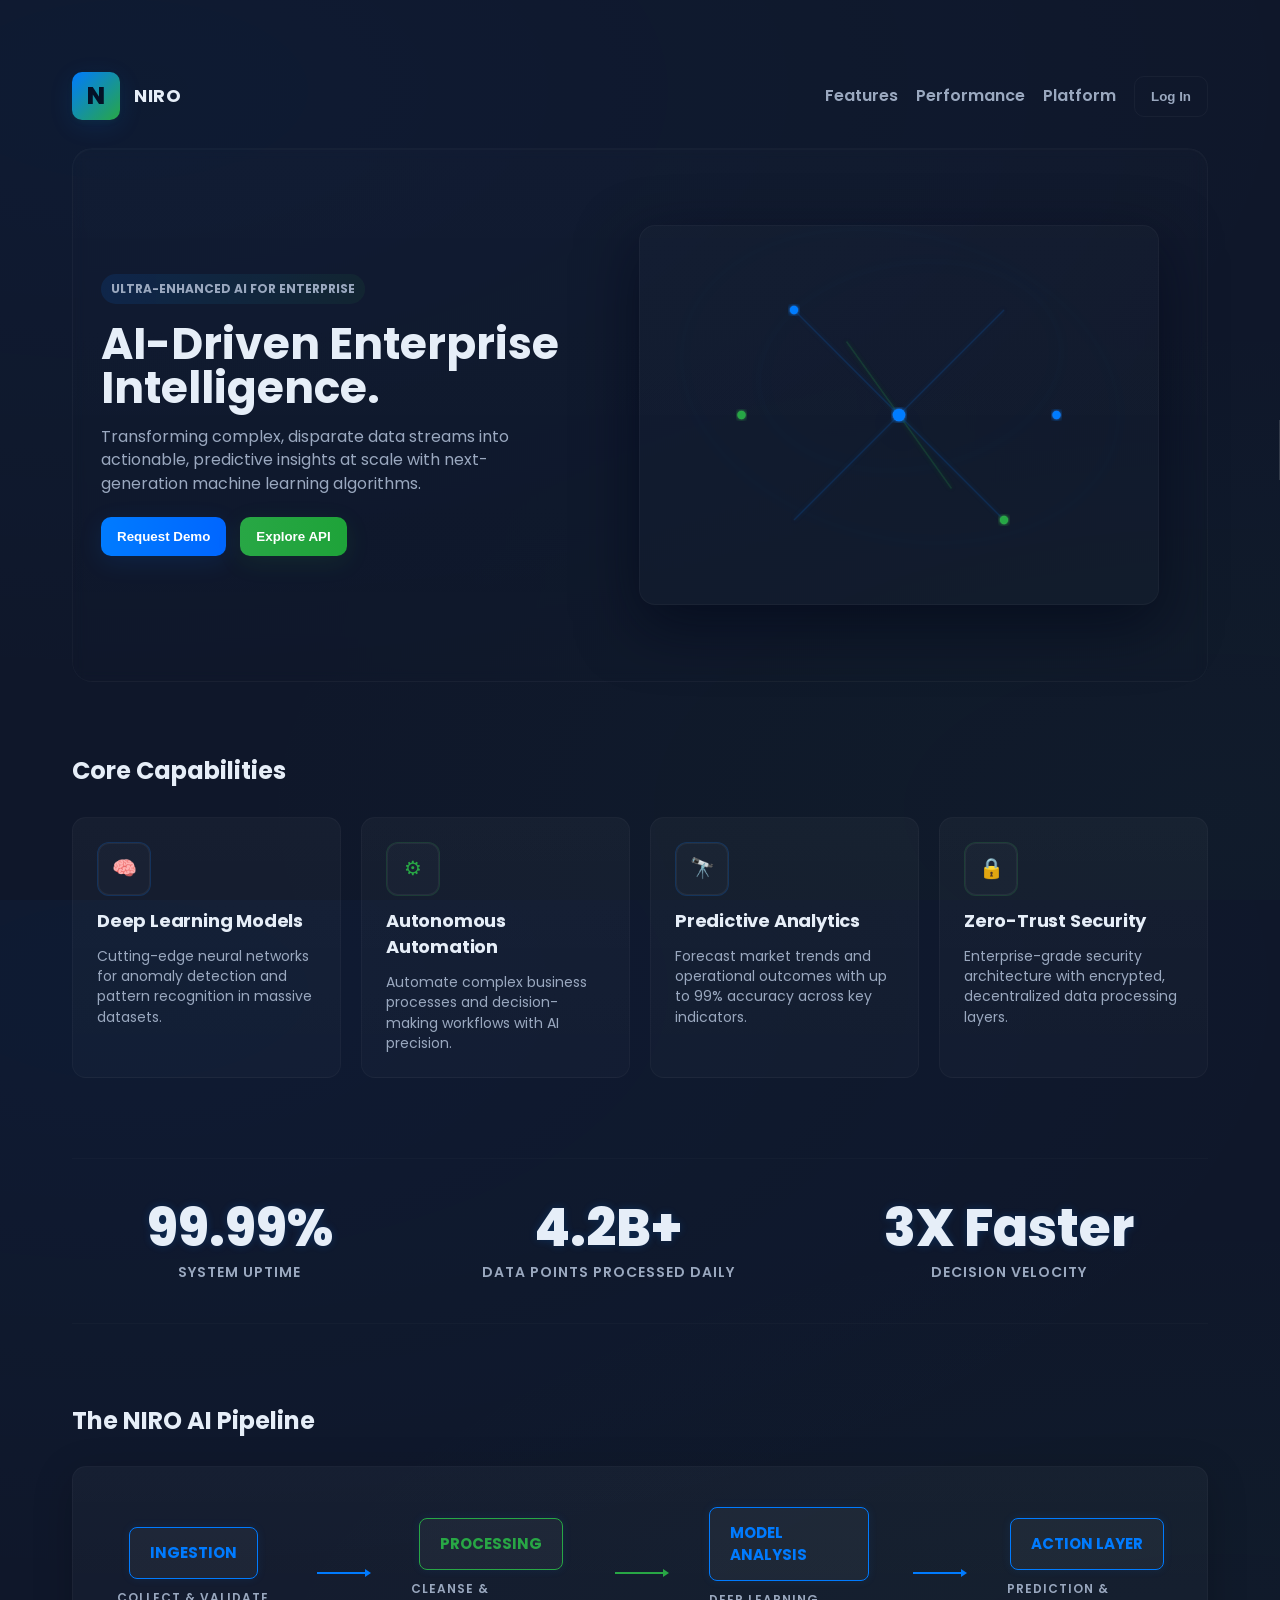
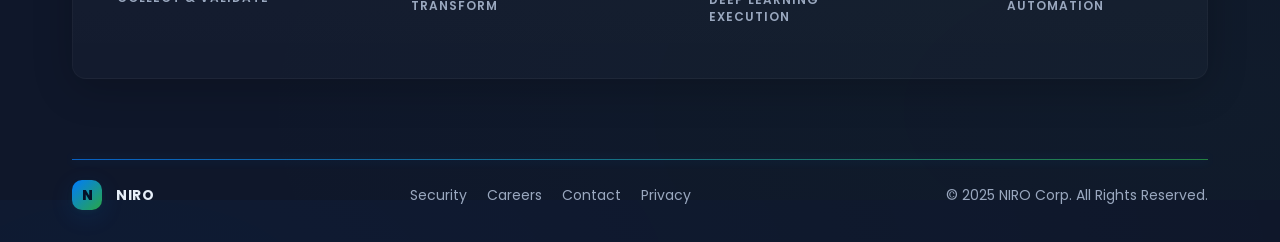
==== index.html @ 547f0c5e "Update and rename nr.html to index.html" ====
<!doctype html>
<html lang="en">
<head>
  <meta charset="utf-8" />
  <meta name="viewport" content="width=device-width, initial-scale=1" />
  <title>NIRO — AI · Enterprise Platform</title>
  <link href="https://fonts.googleapis.com/css2?family=Poppins:wght@300;400;600;700;800&display=swap" rel="stylesheet">
  <style>
    /* ... The COMPLETE CSS from the section above goes here ... */
    :root{
      --bg:#0f172a; /* deep navy/charcoal */
      --accent-blue:#007bff;
      --accent-green:#28a745;
      --glass: rgba(255,255,255,0.03);
      --glass-2: rgba(255,255,255,0.02);
      --txt:#e6eef8;
      --muted:#9aa8bf;
      --radius:14px;
      --g-dot: #1d3356;
    }

    *{box-sizing:border-box}
    html,body{height:100%}
    body{
      margin:0;
      background: radial-gradient(1200px 600px at 10% 10%, rgba(0,123,255,0.04), transparent),
              radial-gradient(1000px 500px at 95% 90%, rgba(40,167,69,0.03), transparent),
              var(--bg);
      color:var(--txt);
      font-family:"Poppins",system-ui,-apple-system,Segoe UI,Roboto,"Helvetica Neue",Arial;
      -webkit-font-smoothing:antialiased;
      -moz-osx-font-smoothing:grayscale;
      line-height:1.45;
    }

    /* Container & layout */
    .wrap{max-width:1200px;margin:40px auto;padding:32px}
    header{display:flex;align-items:center;justify-content:space-between;margin-bottom:28px}
    .logo{display:flex;align-items:center;gap:14px}
    .logo-mark{width:48px;height:48px;border-radius:10px;background:linear-gradient(135deg,var(--accent-blue),var(--accent-green));
      box-shadow:0 6px 24px rgba(0,123,255,0.12), 0 2px 6px rgba(40,167,69,0.06);
      display:grid;place-items:center;font-weight:800;color:#041126;font-size:24px}
    .logo-text{font-weight:700;letter-spacing:0.6px;font-size:18px}

    nav{display:flex;gap:18px;align-items:center}
    nav a{color:var(--muted);text-decoration:none;font-weight:600;transition:color 0.2s}
    nav a:hover{color:var(--txt)}

    .btn{display:inline-flex;align-items:center;gap:10px;padding:12px 16px;border-radius:10px;font-weight:700;border:none;cursor:pointer;transition:transform 0.2s, box-shadow 0.2s}
    .btn:hover{transform:translateY(-1px)}
    .btn-primary{background:linear-gradient(90deg,var(--accent-blue),#0066ff);color:white;box-shadow:0 6px 24px rgba(0,123,255,0.12);}
    .btn-secondary{background:linear-gradient(90deg,var(--accent-green),#1ea339);color:white;box-shadow:0 6px 24px rgba(40,167,69,0.12);}
    .btn-ghost{background:transparent;border:1px solid rgba(255,255,255,0.04);color:var(--muted)}

    /* Hero */
    .hero{display:grid;grid-template-columns:1fr 560px;gap:48px;align-items:center;padding:56px 28px;border-radius:20px;
      background:linear-gradient(180deg,rgba(255,255,255,0.01),transparent);
      backdrop-filter: blur(6px);box-shadow:inset 0 1px 0 rgba(255,255,255,0.02);
      border: 1px solid rgba(255,255,255,0.03);
    }
    .hero-left{max-width:680px}
    .kicker{display:inline-block;padding:6px 10px;border-radius:999px;background:linear-gradient(90deg,rgba(0,123,255,0.12),rgba(40,167,69,0.08));color:var(--muted);font-weight:700;font-size:12px}
    h1{font-size:44px;margin:18px 0 14px;line-height:1.02}
    p.lead{color:var(--muted);font-size:16px;margin:0 0 22px}
    .cta-group{display:flex;gap:14px}

    /* Right visual */
    .hero-right{position:relative;height:420px;display:grid;place-items:center}
    .visual-card{width:520px;height:380px;border-radius:16px;background:linear-gradient(180deg, rgba(255,255,255,0.015), rgba(255,255,255,0.01));border:1px solid rgba(255,255,255,0.03);box-shadow: 0 20px 60px rgba(2,6,23,0.6);position:relative;overflow:visible;display:grid;place-items:center}

    /* 3D-ish data sphere using SVG */
    .glow-lines{position:absolute;inset:0;pointer-events:none}
    svg.node{width:420px;height:320px;filter:drop-shadow(0 12px 30px rgba(0,123,255,0.06));}
    .node-line{stroke:rgba(0,123,255,0.14);stroke-width:1.4;mix-blend-mode:screen}
    .node-line.green{stroke:rgba(40,167,69,0.18)}
    .node-dot{fill:var(--accent-blue);stroke:rgba(255,255,255,0.04);stroke-width:1}
    .node-dot.green{fill:var(--accent-green)}

    /* small animated orbits & particles */
    .orbit{position:absolute;border-radius:50%;box-shadow:0 0 18px rgba(0,123,255,0.12), 0 0 28px rgba(0,123,255,0.06) inset;opacity:0.22}
    .orbit--1{width:440px;height:300px;left:40px;top:10px;transform:rotate(14deg)}
    .orbit--2{width:300px;height:200px;left:120px;top:40px;transform:rotate(-10deg);opacity:0.26}

    /* Card grid */
    .section{margin-top:72px}
    .section-title{font-size:24px;margin-bottom:28px;font-weight:700}
    .cards-grid{display:grid;grid-template-columns:repeat(4,1fr);gap:20px}
    .card-feature{
      background:linear-gradient(180deg,var(--glass),var(--glass-2));border-radius:var(--radius);padding:24px;
      border:1px solid rgba(255,255,255,0.03);min-height:220px;display:flex;flex-direction:column;gap:12px;
      transition:transform 0.2s, box-shadow 0.2s, border-color 0.2s;
    }
    .card-feature:hover{
      transform:translateY(-3px);
      box-shadow: 0 10px 30px rgba(0,123,255,0.05);
      border-color: rgba(0,123,255,0.2);
    }

    .card-feature .icon{width:54px;height:54px;border-radius:12px;display:grid;place-items:center;font-weight:800;font-size:20px;
      background:rgba(255,255,255,0.02);
      box-shadow: inset 0 0 0 1px rgba(255,255,255,0.05);
    }
    .icon-blue{color:var(--accent-blue);border:1px solid rgba(0,123,255,0.2);box-shadow:0 0 10px rgba(0,123,255,0.5)}
    .icon-green{color:var(--accent-green);border:1px solid rgba(40,167,69,0.2);box-shadow:0 0 10px rgba(40,167,69,0.5)}

    .card-feature h3{margin:0;font-size:18px;font-weight:700;letter-spacing:-0.2px}
    .card-feature p{margin:0;color:var(--muted);font-size:14px}
    
    /* Stats strip */
    .stats-section{margin-top:80px;text-align:center}
    .stats-grid{display:flex;justify-content:space-around;padding:40px 0;border-top:1px solid var(--glass-2);border-bottom:1px solid var(--glass-2);}
    .stat-item{position:relative;padding:0 30px}
    .stat-value{font-size:52px;font-weight:800;color:var(--txt);line-height:1.1;
      text-shadow: 0 0 8px rgba(0,123,255,0.2);
    }
    .stat-label{font-size:14px;color:var(--muted);font-weight:600;text-transform:uppercase;letter-spacing:1px;margin-top:6px}
    .stat-separator{width:1px;height:60px;background:rgba(255,255,255,0.08);position:absolute;top:50%;right:0;transform:translateY(-50%)}

    /* Architecture Flow Diagram */
    .architecture-section{margin-top:80px}
    .flow-diagram{
      display:flex;justify-content:space-between;align-items:center;
      background:linear-gradient(180deg,var(--glass),var(--glass-2));
      border-radius:var(--radius);padding:40px;
      border:1px solid rgba(255,255,255,0.03);
      box-shadow: 0 10px 40px rgba(0,0,0,0.2);
    }
    .flow-step{
      display:flex;flex-direction:column;align-items:center;position:relative;
      width:160px;
    }
    .step-box{
      padding:14px 20px;border-radius:8px;font-weight:700;font-size:15px;text-transform:uppercase;
      border:1px solid;
      transition:background-color 0.3s;
      background:rgba(255,255,255,0.04);
      box-shadow:0 0 10px rgba(0,123,255,0.1);
    }
    .step-box.input{border-color:var(--accent-blue);color:var(--accent-blue)}
    .step-box.process{border-color:var(--accent-green);color:var(--accent-green)}
    .step-box.output{border-color:var(--accent-blue);color:var(--accent-blue)}

    .flow-arrow{
      width:50px;height:2px;background:var(--accent-blue);margin:0 10px;
      position:relative;
    }
    .flow-arrow::after{
      content:'';position:absolute;right:-4px;top:-3px;
      width:0;height:0;border-style:solid;
      border-width:4px 0 4px 6px;border-color:transparent transparent transparent var(--accent-blue);
    }
    .flow-arrow.green{background:var(--accent-green)}
    .flow-arrow.green::after{border-color:transparent transparent transparent var(--accent-green);}

    /* Footer */
    .footer-section{margin-top:80px;border-top:1px solid rgba(255,255,255,0.05);padding-top:20px;
      position:relative;
    }
    .footer-section::before{
      content:'';position:absolute;top:-1px;left:0;width:100%;height:1px;
      background:linear-gradient(90deg,var(--accent-blue),var(--accent-green));
      opacity:0.7;
      box-shadow:0 0 10px rgba(0,123,255,0.5);
    }

    .footer-content{display:flex;justify-content:space-between;align-items:center;font-size:14px}
    .footer-links{display:flex;gap:20px}
    .footer-links a{color:var(--muted);text-decoration:none;transition:color 0.2s}
    .footer-links a:hover{color:var(--accent-blue)}
    .legal{color:var(--muted)}
  </style>
</head>
<body>
  <div class="wrap">
    
    <header>
      <div class="logo">
        <div class="logo-mark">N</div>
        <div class="logo-text">NIRO</div>
      </div>
      <nav>
        <a href="#features">Features</a>
        <a href="#stats">Performance</a>
        <a href="#architecture">Platform</a>
        <button class="btn btn-ghost">Log In</button>
      </nav>
    </header>

    <section class="hero">
      <div class="hero-left">
        <span class="kicker">ULTRA-ENHANCED AI FOR ENTERPRISE</span>
        <h1>AI-Driven Enterprise Intelligence.</h1>
        <p class="lead">Transforming complex, disparate data streams into actionable, predictive insights at scale with next-generation machine learning algorithms.</p>
        <div class="cta-group">
          <button class="btn btn-primary">Request Demo</button>
          <button class="btn btn-secondary">Explore API</button>
        </div>
      </div>
      
      <div class="hero-right">
        <div class="visual-card">
          <div class="orbit orbit--1"></div>
          <div class="orbit orbit--2"></div>
          
          <svg class="node" viewBox="0 0 400 300">
            <defs>
              <filter id="glow">
                <feGaussianBlur in="SourceGraphic" stdDeviation="2" result="blur" />
                <feMerge>
                  <feMergeNode in="blur" />
                  <feMergeNode in="SourceGraphic" />
                </feMerge>
              </filter>
            </defs>
            <line class="node-line" x1="100" y1="50" x2="300" y2="250" style="filter:url(#glow)"/>
            <line class="node-line" x1="300" y1="50" x2="100" y2="250" style="filter:url(#glow)"/>
            <line class="node-line" x1="200" y1="0" x2="200" y2="300" style="filter:url(#glow)"/>
            <line class="node-line green" x1="50" y1="150" x2="350" y2="150" style="filter:url(#glow)"/>
            <line class="node-line green" x1="150" y1="80" x2="250" y2="220" style="filter:url(#glow)"/>

            <circle class="node-dot" cx="100" cy="50" r="4" style="filter:url(#glow)"/>
            <circle class="node-dot green" cx="300" cy="250" r="4" style="filter:url(#glow)"/>
            <circle class="node-dot" cx="200" cy="150" r="6" style="filter:url(#glow)"/>
            <circle class="node-dot green" cx="50" cy="150" r="4" style="filter:url(#glow)"/>
            <circle class="node-dot" cx="350" cy="150" r="4" style="filter:url(#glow)"/>
          </svg>
        </div>
      </div>
    </section>

    <section class="section" id="features">
      <h2 class="section-title">Core Capabilities</h2>
      <div class="cards-grid">
        
        <div class="card-feature">
          <div class="icon icon-blue">🧠</div>
          <h3>Deep Learning Models</h3>
          <p>Cutting-edge neural networks for anomaly detection and pattern recognition in massive datasets.</p>
        </div>

        <div class="card-feature">
          <div class="icon icon-green">⚙️</div>
          <h3>Autonomous Automation</h3>
          <p>Automate complex business processes and decision-making workflows with AI precision.</p>
        </div>
        
        <div class="card-feature">
          <div class="icon icon-blue">🔭</div>
          <h3>Predictive Analytics</h3>
          <p>Forecast market trends and operational outcomes with up to 99% accuracy across key indicators.</p>
        </div>
        
        <div class="card-feature">
          <div class="icon icon-green">🔒</div>
          <h3>Zero-Trust Security</h3>
          <p>Enterprise-grade security architecture with encrypted, decentralized data processing layers.</p>
        </div>
        
      </div>
    </section>

    <section class="stats-section" id="stats">
      <div class="stats-grid">
        
        <div class="stat-item">
          <div class="stat-value">99.99%</div>
          <div class="stat-label">System Uptime</div>
        </div>
        <span class="stat-separator"></span>

        <div class="stat-item">
          <div class="stat-value">4.2B+</div>
          <div class="stat-label">Data Points Processed Daily</div>
        </div>
        <span class="stat-separator"></span>

        <div class="stat-item">
          <div class="stat-value">3X Faster</div>
          <div class="stat-label">Decision Velocity</div>
        </div>

      </div>
    </section>

    <section class="architecture-section" id="architecture">
      <h2 class="section-title">The NIRO AI Pipeline</h2>
      <div class="flow-diagram">
        
        <div class="flow-step">
          <div class="step-box input">Ingestion</div>
          <p class="stat-label" style="font-size:12px;margin-top:10px">Collect & Validate</p>
        </div>

        <div class="flow-arrow"></div>

        <div class="flow-step">
          <div class="step-box process">Processing</div>
          <p class="stat-label" style="font-size:12px;margin-top:10px">Cleanse & Transform</p>
        </div>

        <div class="flow-arrow green"></div>

        <div class="flow-step">
          <div class="step-box input">Model Analysis</div>
          <p class="stat-label" style="font-size:12px;margin-top:10px">Deep Learning Execution</p>
        </div>

        <div class="flow-arrow"></div>

        <div class="flow-step">
          <div class="step-box output">Action Layer</div>
          <p class="stat-label" style="font-size:12px;margin-top:10px">Prediction & Automation</p>
        </div>

      </div>
    </section>
    
    <footer class="footer-section">
      <div class="footer-content">
        <div class="logo">
          <div class="logo-mark" style="width:30px;height:30px;font-size:14px">N</div>
          <div class="logo-text" style="font-size:14px">NIRO</div>
        </div>
        <div class="footer-links">
          <a href="#">Security</a>
          <a href="#">Careers</a>
          <a href="#">Contact</a>
          <a href="#">Privacy</a>
        </div>
        <div class="legal">© 2025 NIRO Corp. All Rights Reserved.</div>
      </div>
    </footer>

  </div>
</body>
</html>
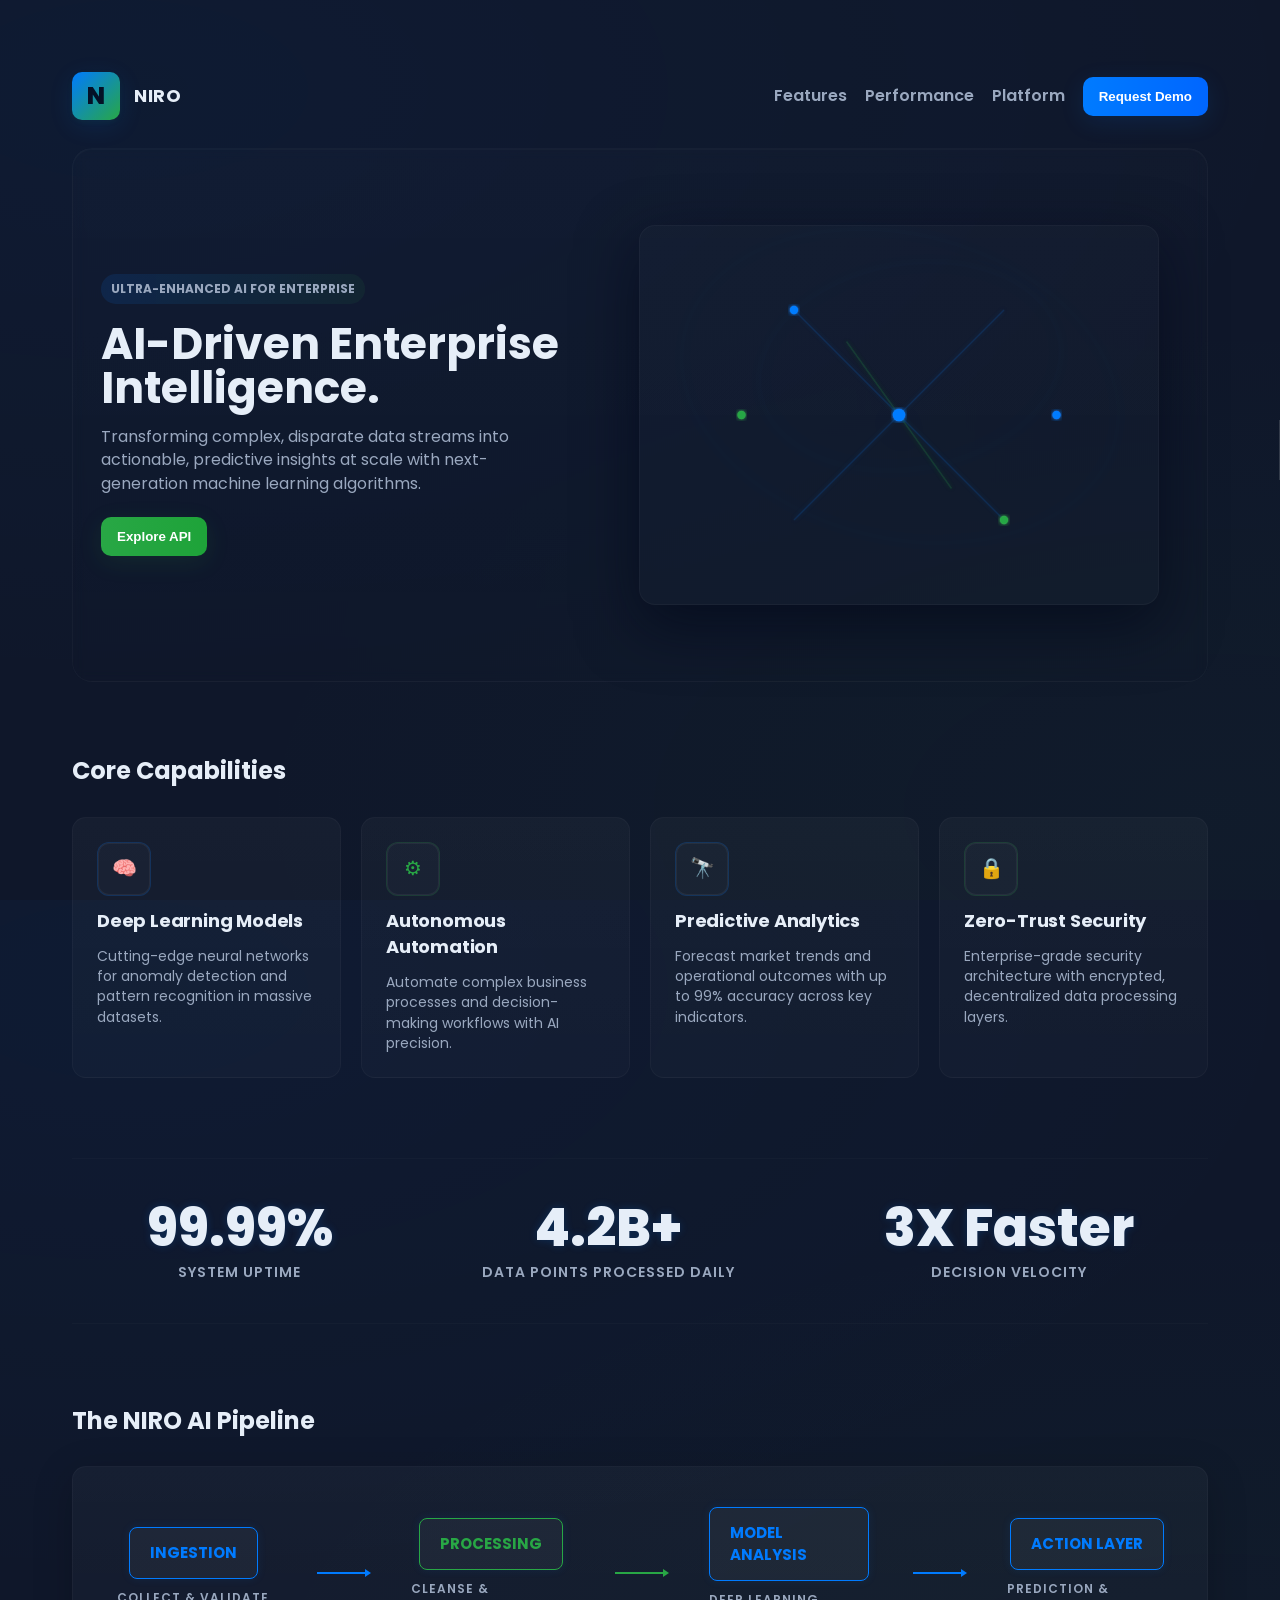
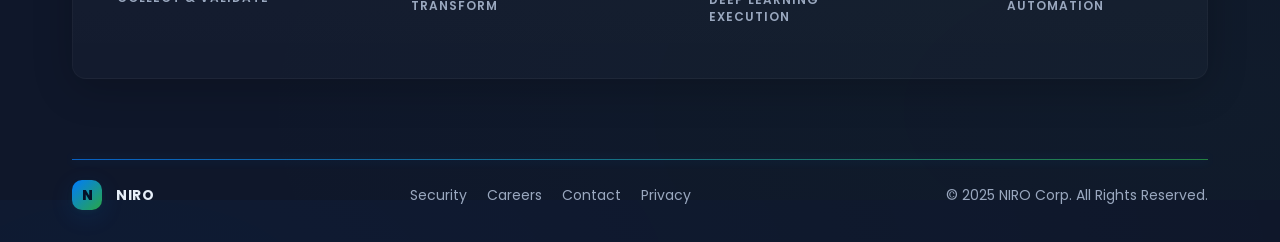
==== commit 7a275caa: "Update index.html" ====
--- a/index.html
+++ b/index.html
@@ -6,7 +6,7 @@
   <title>NIRO — AI · Enterprise Platform</title>
   <link href="https://fonts.googleapis.com/css2?family=Poppins:wght@300;400;600;700;800&display=swap" rel="stylesheet">
   <style>
-    /* ... The COMPLETE CSS from the section above goes here ... */
+    /* === 1. Base Variables & Reset === */
     :root{
       --bg:#0f172a; /* deep navy/charcoal */
       --accent-blue:#007bff;
@@ -33,57 +33,51 @@
       line-height:1.45;
     }
 
-    /* Container & layout */
+    /* === 2. Global Styles & Components === */
     .wrap{max-width:1200px;margin:40px auto;padding:32px}
+    h1{font-size:44px;margin:18px 0 14px;line-height:1.02}
+    h2{font-size:24px;margin-bottom:28px;font-weight:700}
+    p.lead{color:var(--muted);font-size:16px;margin:0 0 22px}
+    .kicker{display:inline-block;padding:6px 10px;border-radius:999px;background:linear-gradient(90deg,rgba(0,123,255,0.12),rgba(40,167,69,0.08));color:var(--muted);font-weight:700;font-size:12px}
+    .section{margin-top:72px}
+    
+    .btn{display:inline-flex;align-items:center;gap:10px;padding:12px 16px;border-radius:10px;font-weight:700;border:none;cursor:pointer;transition:transform 0.2s, box-shadow 0.2s}
+    .btn:hover{transform:translateY(-1px)}
+    .btn-primary{background:linear-gradient(90deg,var(--accent-blue),#0066ff);color:white;box-shadow:0 6px 24px rgba(0,123,255,0.12);}
+    .btn-secondary{background:linear-gradient(90deg,var(--accent-green),#1ea339);color:white;box-shadow:0 6px 24px rgba(40,167,69,0.12);}
+
+    /* Header & Nav */
     header{display:flex;align-items:center;justify-content:space-between;margin-bottom:28px}
     .logo{display:flex;align-items:center;gap:14px}
     .logo-mark{width:48px;height:48px;border-radius:10px;background:linear-gradient(135deg,var(--accent-blue),var(--accent-green));
       box-shadow:0 6px 24px rgba(0,123,255,0.12), 0 2px 6px rgba(40,167,69,0.06);
       display:grid;place-items:center;font-weight:800;color:#041126;font-size:24px}
     .logo-text{font-weight:700;letter-spacing:0.6px;font-size:18px}
-
     nav{display:flex;gap:18px;align-items:center}
     nav a{color:var(--muted);text-decoration:none;font-weight:600;transition:color 0.2s}
     nav a:hover{color:var(--txt)}
 
-    .btn{display:inline-flex;align-items:center;gap:10px;padding:12px 16px;border-radius:10px;font-weight:700;border:none;cursor:pointer;transition:transform 0.2s, box-shadow 0.2s}
-    .btn:hover{transform:translateY(-1px)}
-    .btn-primary{background:linear-gradient(90deg,var(--accent-blue),#0066ff);color:white;box-shadow:0 6px 24px rgba(0,123,255,0.12);}
-    .btn-secondary{background:linear-gradient(90deg,var(--accent-green),#1ea339);color:white;box-shadow:0 6px 24px rgba(40,167,69,0.12);}
-    .btn-ghost{background:transparent;border:1px solid rgba(255,255,255,0.04);color:var(--muted)}
-
-    /* Hero */
+    /* Hero Section */
     .hero{display:grid;grid-template-columns:1fr 560px;gap:48px;align-items:center;padding:56px 28px;border-radius:20px;
       background:linear-gradient(180deg,rgba(255,255,255,0.01),transparent);
       backdrop-filter: blur(6px);box-shadow:inset 0 1px 0 rgba(255,255,255,0.02);
       border: 1px solid rgba(255,255,255,0.03);
     }
-    .hero-left{max-width:680px}
-    .kicker{display:inline-block;padding:6px 10px;border-radius:999px;background:linear-gradient(90deg,rgba(0,123,255,0.12),rgba(40,167,69,0.08));color:var(--muted);font-weight:700;font-size:12px}
-    h1{font-size:44px;margin:18px 0 14px;line-height:1.02}
-    p.lead{color:var(--muted);font-size:16px;margin:0 0 22px}
     .cta-group{display:flex;gap:14px}
 
-    /* Right visual */
+    /* Right Visual */
     .hero-right{position:relative;height:420px;display:grid;place-items:center}
     .visual-card{width:520px;height:380px;border-radius:16px;background:linear-gradient(180deg, rgba(255,255,255,0.015), rgba(255,255,255,0.01));border:1px solid rgba(255,255,255,0.03);box-shadow: 0 20px 60px rgba(2,6,23,0.6);position:relative;overflow:visible;display:grid;place-items:center}
-
-    /* 3D-ish data sphere using SVG */
-    .glow-lines{position:absolute;inset:0;pointer-events:none}
+    .orbit{position:absolute;border-radius:50%;box-shadow:0 0 18px rgba(0,123,255,0.12), 0 0 28px rgba(0,123,255,0.06) inset;opacity:0.22}
+    .orbit--1{width:440px;height:300px;left:40px;top:10px;transform:rotate(14deg)}
+    .orbit--2{width:300px;height:200px;left:120px;top:40px;transform:rotate(-10deg);opacity:0.26}
     svg.node{width:420px;height:320px;filter:drop-shadow(0 12px 30px rgba(0,123,255,0.06));}
     .node-line{stroke:rgba(0,123,255,0.14);stroke-width:1.4;mix-blend-mode:screen}
     .node-line.green{stroke:rgba(40,167,69,0.18)}
     .node-dot{fill:var(--accent-blue);stroke:rgba(255,255,255,0.04);stroke-width:1}
     .node-dot.green{fill:var(--accent-green)}
 
-    /* small animated orbits & particles */
-    .orbit{position:absolute;border-radius:50%;box-shadow:0 0 18px rgba(0,123,255,0.12), 0 0 28px rgba(0,123,255,0.06) inset;opacity:0.22}
-    .orbit--1{width:440px;height:300px;left:40px;top:10px;transform:rotate(14deg)}
-    .orbit--2{width:300px;height:200px;left:120px;top:40px;transform:rotate(-10deg);opacity:0.26}
-
-    /* Card grid */
-    .section{margin-top:72px}
-    .section-title{font-size:24px;margin-bottom:28px;font-weight:700}
+    /* Features Grid */
     .cards-grid{display:grid;grid-template-columns:repeat(4,1fr);gap:20px}
     .card-feature{
       background:linear-gradient(180deg,var(--glass),var(--glass-2));border-radius:var(--radius);padding:24px;
@@ -95,14 +89,12 @@
       box-shadow: 0 10px 30px rgba(0,123,255,0.05);
       border-color: rgba(0,123,255,0.2);
     }
-
     .card-feature .icon{width:54px;height:54px;border-radius:12px;display:grid;place-items:center;font-weight:800;font-size:20px;
       background:rgba(255,255,255,0.02);
       box-shadow: inset 0 0 0 1px rgba(255,255,255,0.05);
     }
     .icon-blue{color:var(--accent-blue);border:1px solid rgba(0,123,255,0.2);box-shadow:0 0 10px rgba(0,123,255,0.5)}
     .icon-green{color:var(--accent-green);border:1px solid rgba(40,167,69,0.2);box-shadow:0 0 10px rgba(40,167,69,0.5)}
-
     .card-feature h3{margin:0;font-size:18px;font-weight:700;letter-spacing:-0.2px}
     .card-feature p{margin:0;color:var(--muted);font-size:14px}
     
@@ -168,6 +160,74 @@
     .footer-links a{color:var(--muted);text-decoration:none;transition:color 0.2s}
     .footer-links a:hover{color:var(--accent-blue)}
     .legal{color:var(--muted)}
+
+    /* === 3. RESPONSIVENESS (Media Queries) === */
+
+    /* Tablet (Max-width 1024px) */
+    @media (max-width: 1024px) {
+      .wrap { padding: 20px; margin: 20px auto; }
+      
+      /* Hero: Stack layout */
+      .hero {
+        grid-template-columns: 1fr;
+        gap: 32px;
+        padding: 40px 20px;
+      }
+      .hero-left { max-width: 100%; }
+      h1 { font-size: 38px; }
+      
+      /* Visual: Reduce size/hide subtle elements */
+      .hero-right { height: 320px; }
+      .visual-card { width: 100%; height: 100%; max-width: 480px; }
+      svg.node { width: 90%; height: auto; }
+      .orbit--1, .orbit--2 { display: none; } /* Hide complex orbits */
+
+      /* Features Grid: 2 columns */
+      .cards-grid { grid-template-columns: repeat(2, 1fr); gap: 16px; }
+
+      /* Architecture Flow: Stack/Simplify */
+      .flow-diagram { flex-wrap: wrap; justify-content: center; padding: 30px; }
+      .flow-step { width: 45%; margin-bottom: 20px; }
+      .flow-arrow { width: 20px; transform: rotate(90deg); margin: 10px 0; }
+      .flow-arrow::after { transform: rotate(-90deg); right: -12px; top: -3px; }
+      .flow-step:nth-child(even) { margin-left: 10%; } /* Offset for a staggered look */
+      .flow-step:last-child { margin-bottom: 0; }
+    }
+
+    /* Mobile (Max-width 768px) */
+    @media (max-width: 768px) {
+      /* Header: Stack navigation/hide less important links */
+      header { flex-direction: column; align-items: flex-start; }
+      nav { margin-top: 15px; }
+      nav a { display: none; } /* Hide internal nav links on mobile */
+
+      /* Hero */
+      h1 { font-size: 30px; margin: 10px 0 10px; }
+      .cta-group { flex-direction: column; gap: 10px; }
+      .btn { width: 100%; justify-content: center; }
+      .hero-right { height: 250px; }
+
+      /* Features Grid: Single column */
+      .cards-grid { grid-template-columns: 1fr; }
+      .card-feature { min-height: auto; }
+
+      /* Stats: Stack vertically */
+      .stats-grid { flex-direction: column; gap: 30px; padding: 30px 0; }
+      .stat-item { padding: 0 10px; }
+      .stat-value { font-size: 44px; }
+      .stat-separator { display: none; } /* Hide vertical separator lines */
+      
+      /* Architecture Flow: Stack vertically (full width) */
+      .flow-step { width: 100%; margin-bottom: 10px; }
+      .flow-arrow { width: 2px; height: 30px; transform: rotate(0deg); margin: 10px auto; }
+      .flow-arrow::after { transform: rotate(90deg); right: -3px; top: 22px; }
+      .flow-step:nth-child(even) { margin-left: 0; } 
+      
+      /* Footer */
+      .footer-content { flex-direction: column; gap: 15px; }
+      .footer-links { flex-direction: column; align-items: center; gap: 10px; }
+      .legal { order: 3; }
+    }
   </style>
 </head>
 <body>
@@ -182,8 +242,7 @@
         <a href="#features">Features</a>
         <a href="#stats">Performance</a>
         <a href="#architecture">Platform</a>
-        <button class="btn btn-ghost">Log In</button>
-      </nav>
+        <button class="btn btn-primary">Request Demo</button> </nav>
     </header>
 
     <section class="hero">
@@ -192,7 +251,6 @@
         <h1>AI-Driven Enterprise Intelligence.</h1>
         <p class="lead">Transforming complex, disparate data streams into actionable, predictive insights at scale with next-generation machine learning algorithms.</p>
         <div class="cta-group">
-          <button class="btn btn-primary">Request Demo</button>
           <button class="btn btn-secondary">Explore API</button>
         </div>
       </div>
@@ -229,7 +287,7 @@
     </section>
 
     <section class="section" id="features">
-      <h2 class="section-title">Core Capabilities</h2>
+      <h2>Core Capabilities</h2>
       <div class="cards-grid">
         
         <div class="card-feature">
@@ -283,7 +341,7 @@
     </section>
 
     <section class="architecture-section" id="architecture">
-      <h2 class="section-title">The NIRO AI Pipeline</h2>
+      <h2>The NIRO AI Pipeline</h2>
       <div class="flow-diagram">
         
         <div class="flow-step">
